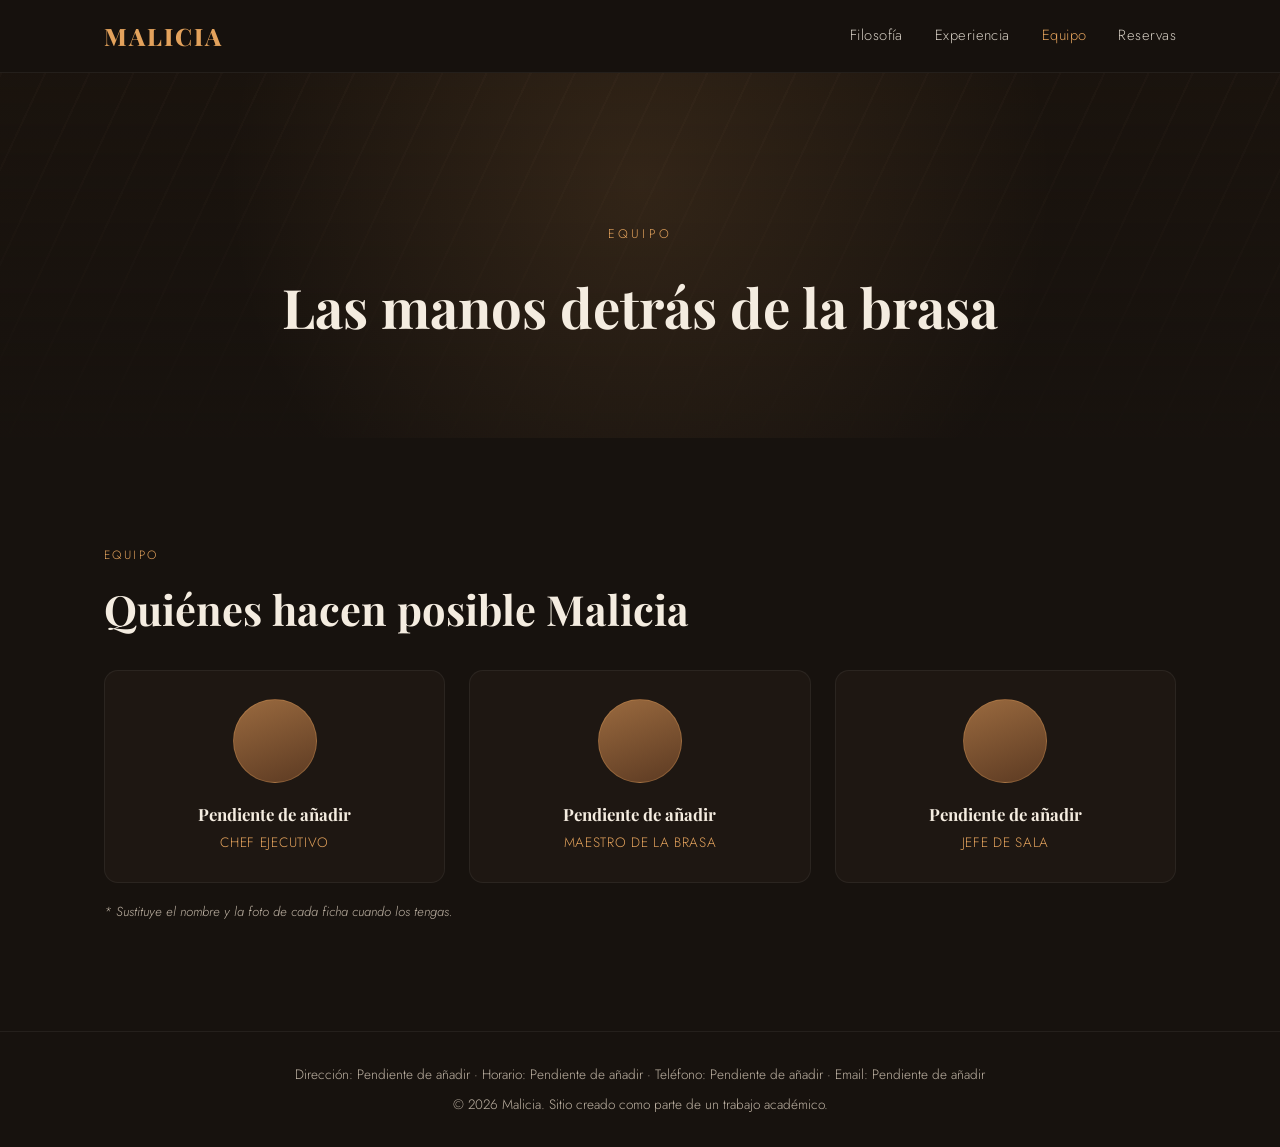
==== equipo.html @ 6c08a89b "Add files via upload" ====
<!DOCTYPE html>
<html lang="es">
<head>
<meta charset="UTF-8">
<meta name="viewport" content="width=device-width, initial-scale=1.0">
<title>Equipo — Malicia</title>
<meta name="description" content="Las manos detrás de la brasa: el equipo de Malicia.">
<link rel="preconnect" href="https://fonts.googleapis.com">
<link rel="preconnect" href="https://fonts.gstatic.com" crossorigin>
<link href="https://fonts.googleapis.com/css2?family=Playfair+Display:wght@600;700;800&family=Jost:wght@300;400;500;600&display=swap" rel="stylesheet">
<link rel="stylesheet" href="styles.css">
</head>
<body>

<header class="site-header" id="top">
  <div class="container header-inner">
    <a href="index.html" class="logo">MALICIA</a>
    <nav class="nav" id="nav">
      <a href="filosofia.html">Filosofía</a>
      <a href="experiencia.html">Experiencia</a>
      <a href="equipo.html" class="active">Equipo</a>
      <a href="reservas.html">Reservas</a>
    </nav>
    <button class="nav-toggle" id="navToggle" aria-label="Abrir menú">
      <span></span><span></span><span></span>
    </button>
  </div>
</header>

<section class="page-hero">
  <div class="hero-glow"></div>
  <div class="container">
    <p class="eyebrow">Equipo</p>
    <h1>Las manos detrás de la brasa</h1>
  </div>
</section>

<section class="section" id="equipo">
  <div class="container">
    <p class="kicker">Equipo</p>
    <h2>Quiénes hacen posible Malicia</h2>
    <div class="cards">
      <div class="card team-card">
        <div class="avatar-ph"></div>
        <h3>Pendiente de añadir</h3>
        <p class="role">Chef Ejecutivo</p>
      </div>
      <div class="card team-card">
        <div class="avatar-ph"></div>
        <h3>Pendiente de añadir</h3>
        <p class="role">Maestro de la Brasa</p>
      </div>
      <div class="card team-card">
        <div class="avatar-ph"></div>
        <h3>Pendiente de añadir</h3>
        <p class="role">Jefe de Sala</p>
      </div>
    </div>
    <p class="gallery-note">* Sustituye el nombre y la foto de cada ficha cuando los tengas.</p>
  </div>
</section>

<footer class="site-footer">
  <div class="container">
    <p class="footer-contact">Dirección: Pendiente de añadir · Horario: Pendiente de añadir · Teléfono: Pendiente de añadir · Email: Pendiente de añadir</p>
    <p>&copy; <span id="year"></span> Malicia. Sitio creado como parte de un trabajo académico.</p>
  </div>
</footer>

<script src="script.js"></script>
</body>
</html>
---- styles.css ----
:root {
  --bg: #17120e;
  --bg-alt: #1e1712;
  --wood: #9a6a3f;
  --wood-dark: #5c3a22;
  --aluminum: #c9c7c2;
  --cream: #f4ece0;
  --muted: #bfb3a4;
  --amber: #e3a25c;
  --amber-soft: rgba(227, 162, 92, 0.18);
  --radius: 14px;
  --max: 1120px;
}

* { box-sizing: border-box; }

html { scroll-behavior: smooth; }

body {
  margin: 0;
  background: var(--bg);
  color: var(--cream);
  font-family: 'Jost', 'Segoe UI', sans-serif;
  font-weight: 300;
  line-height: 1.6;
  -webkit-font-smoothing: antialiased;
}

h1, h2, h3 {
  font-family: 'Playfair Display', Georgia, serif;
  color: var(--cream);
  margin: 0 0 0.4em;
}

p { color: var(--muted); }

a { color: inherit; text-decoration: none; }

.container {
  max-width: var(--max);
  margin: 0 auto;
  padding: 0 24px;
}

/* Header */
.site-header {
  position: sticky;
  top: 0;
  z-index: 50;
  background: rgba(23, 18, 14, 0.9);
  backdrop-filter: blur(8px);
  border-bottom: 1px solid rgba(255,255,255,0.06);
}

.header-inner {
  display: flex;
  align-items: center;
  justify-content: space-between;
  height: 72px;
}

.logo {
  font-family: 'Playfair Display', serif;
  font-size: 1.5rem;
  font-weight: 800;
  letter-spacing: 0.08em;
  color: var(--amber);
}

.nav {
  display: flex;
  gap: 32px;
}

.nav a {
  font-size: 0.92rem;
  letter-spacing: 0.03em;
  color: var(--cream);
  opacity: 0.85;
  transition: opacity 0.2s, color 0.2s;
}

.nav a:hover { opacity: 1; color: var(--amber); }

.nav a.active {
  opacity: 1;
  color: var(--amber);
}

.nav-toggle {
  display: none;
  flex-direction: column;
  justify-content: center;
  gap: 5px;
  background: none;
  border: none;
  cursor: pointer;
  padding: 8px;
}

.nav-toggle span {
  width: 24px;
  height: 2px;
  background: var(--cream);
  display: block;
}

/* Hero */
.hero {
  position: relative;
  min-height: 86vh;
  display: flex;
  align-items: center;
  overflow: hidden;
  background:
    linear-gradient(180deg, rgba(23,18,14,0.4), rgba(23,18,14,0.95)),
    repeating-linear-gradient(115deg, #241a12 0px, #241a12 2px, #1c140d 2px, #1c140d 40px);
}

.hero-glow {
  position: absolute;
  inset: 0;
  background: radial-gradient(circle at 50% 30%, var(--amber-soft), transparent 60%);
  pointer-events: none;
}

.hero-inner {
  position: relative;
  text-align: center;
}

.eyebrow {
  text-transform: uppercase;
  letter-spacing: 0.25em;
  font-size: 0.78rem;
  color: var(--amber);
  margin-bottom: 18px;
}

.hero h1 {
  font-size: clamp(3.5rem, 10vw, 7rem);
  font-weight: 800;
  letter-spacing: 0.05em;
  margin-bottom: 12px;
}

.hero-sub {
  font-size: 1.15rem;
  color: var(--aluminum);
  max-width: 520px;
  margin: 0 auto 36px;
}

.btn {
  display: inline-block;
  padding: 14px 34px;
  background: var(--amber);
  color: #1a130d;
  font-weight: 600;
  letter-spacing: 0.03em;
  border: none;
  border-radius: 999px;
  cursor: pointer;
  transition: transform 0.2s, box-shadow 0.2s;
}

.btn:hover {
  transform: translateY(-2px);
  box-shadow: 0 10px 30px rgba(227, 162, 92, 0.3);
}

/* Page header (for subpages, shorter than the home hero) */
.page-hero {
  position: relative;
  padding: 140px 0 80px;
  text-align: center;
  overflow: hidden;
  background:
    linear-gradient(180deg, rgba(23,18,14,0.4), rgba(23,18,14,0.95)),
    repeating-linear-gradient(115deg, #241a12 0px, #241a12 2px, #1c140d 2px, #1c140d 40px);
}

.page-hero .hero-glow { opacity: 0.7; }

.page-hero h1 {
  position: relative;
  font-size: clamp(2.2rem, 5vw, 3.4rem);
  margin-bottom: 8px;
}

.page-hero .eyebrow { position: relative; }

/* Home teaser links to the other pages */
.home-links .cards { margin-top: 8px; }

a.card {
  display: block;
}

a.card .card-arrow {
  display: inline-block;
  margin-top: 10px;
  color: var(--amber);
  font-size: 0.85rem;
}

/* Sections */
.section {
  padding: 96px 0;
}

.section.alt {
  background: var(--bg-alt);
}

.kicker {
  text-transform: uppercase;
  letter-spacing: 0.2em;
  font-size: 0.75rem;
  color: var(--amber);
  margin-bottom: 10px;
}

.section h2 {
  font-size: clamp(1.8rem, 4vw, 2.6rem);
  max-width: 640px;
  margin-bottom: 28px;
}

.two-col {
  display: grid;
  grid-template-columns: 1.4fr 1fr;
  gap: 48px;
  align-items: start;
}

.stat-card {
  background: linear-gradient(160deg, var(--wood-dark), #241a12);
  border: 1px solid rgba(227,162,92,0.25);
  border-radius: var(--radius);
  padding: 28px;
  display: grid;
  gap: 20px;
}

.stat {
  color: var(--cream);
  font-size: 0.95rem;
}

.stat span {
  display: block;
  font-family: 'Playfair Display', serif;
  font-size: 2rem;
  color: var(--amber);
}

.plato-desc {
  max-width: 720px;
  font-size: 1.05rem;
}

.cards {
  display: grid;
  grid-template-columns: repeat(auto-fit, minmax(220px, 1fr));
  gap: 24px;
}

.card {
  background: var(--bg-alt);
  border: 1px solid rgba(255,255,255,0.06);
  border-radius: var(--radius);
  padding: 28px 24px;
  transition: border-color 0.2s, transform 0.2s;
}

.card:hover {
  border-color: var(--amber);
  transform: translateY(-4px);
}

.card-tag {
  display: inline-block;
  font-size: 0.7rem;
  letter-spacing: 0.15em;
  color: #1a130d;
  background: var(--amber);
  padding: 4px 10px;
  border-radius: 999px;
  margin-bottom: 14px;
}

.card h3 { font-size: 1.2rem; margin-bottom: 10px; }
.card p { font-size: 0.92rem; margin: 0; }

.ambiente-desc {
  max-width: 720px;
  margin-bottom: 36px;
}

.gallery {
  display: grid;
  grid-template-columns: repeat(auto-fit, minmax(220px, 1fr));
  gap: 20px;
}

.gallery-item {
  height: 220px;
  border-radius: var(--radius);
  display: flex;
  align-items: flex-end;
  padding: 16px;
  border: 1px dashed rgba(227,162,92,0.4);
  color: var(--muted);
  font-size: 0.85rem;
}

.ph1 { background: repeating-linear-gradient(135deg, #2a1f16 0 12px, #241a12 12px 24px); }
.ph2 { background: repeating-linear-gradient(45deg, #33251a 0 12px, #241a12 12px 24px); }
.ph3 { background: repeating-linear-gradient(90deg, #2e2119 0 12px, #241a12 12px 24px); }

.gallery-note {
  margin-top: 18px;
  font-size: 0.82rem;
  font-style: italic;
}

.team-card {
  text-align: center;
}

.avatar-ph {
  width: 84px;
  height: 84px;
  margin: 0 auto 18px;
  border-radius: 50%;
  background: linear-gradient(160deg, var(--wood), var(--wood-dark));
  border: 1px solid rgba(227,162,92,0.3);
}

.team-card h3 {
  font-size: 1.05rem;
  margin-bottom: 4px;
}

.team-card .role {
  color: var(--amber);
  font-size: 0.85rem;
  letter-spacing: 0.05em;
  text-transform: uppercase;
  margin: 0;
}

.reservas-inner {
  max-width: 560px;
  text-align: center;
}

.reservas-inner h2,
.reservas-inner .kicker {
  text-align: center;
}

.reservas-sub {
  margin-bottom: 32px;
}

.reservas-form {
  text-align: left;
}

.contact-form {
  display: grid;
  gap: 14px;
}

.contact-form input,
.contact-form textarea {
  width: 100%;
  padding: 14px 16px;
  border-radius: 10px;
  border: 1px solid rgba(255,255,255,0.12);
  background: var(--bg-alt);
  color: var(--cream);
  font-family: inherit;
  font-size: 0.95rem;
}

.contact-form input::placeholder,
.contact-form textarea::placeholder {
  color: var(--muted);
}

.contact-form button { justify-self: start; }

.site-footer {
  padding: 32px 0;
  border-top: 1px solid rgba(255,255,255,0.06);
  text-align: center;
}

.site-footer p {
  font-size: 0.85rem;
  margin: 0 0 8px;
}

.site-footer p:last-child {
  margin-bottom: 0;
}

.footer-contact {
  color: var(--muted);
}

/* Responsive */
@media (max-width: 820px) {
  .two-col, .contact-grid {
    grid-template-columns: 1fr;
  }
}

@media (max-width: 680px) {
  .nav {
    position: absolute;
    top: 72px;
    left: 0;
    right: 0;
    background: var(--bg);
    flex-direction: column;
    padding: 20px 24px;
    gap: 18px;
    display: none;
    border-bottom: 1px solid rgba(255,255,255,0.08);
  }
  .nav.open { display: flex; }
  .nav-toggle { display: flex; }
}
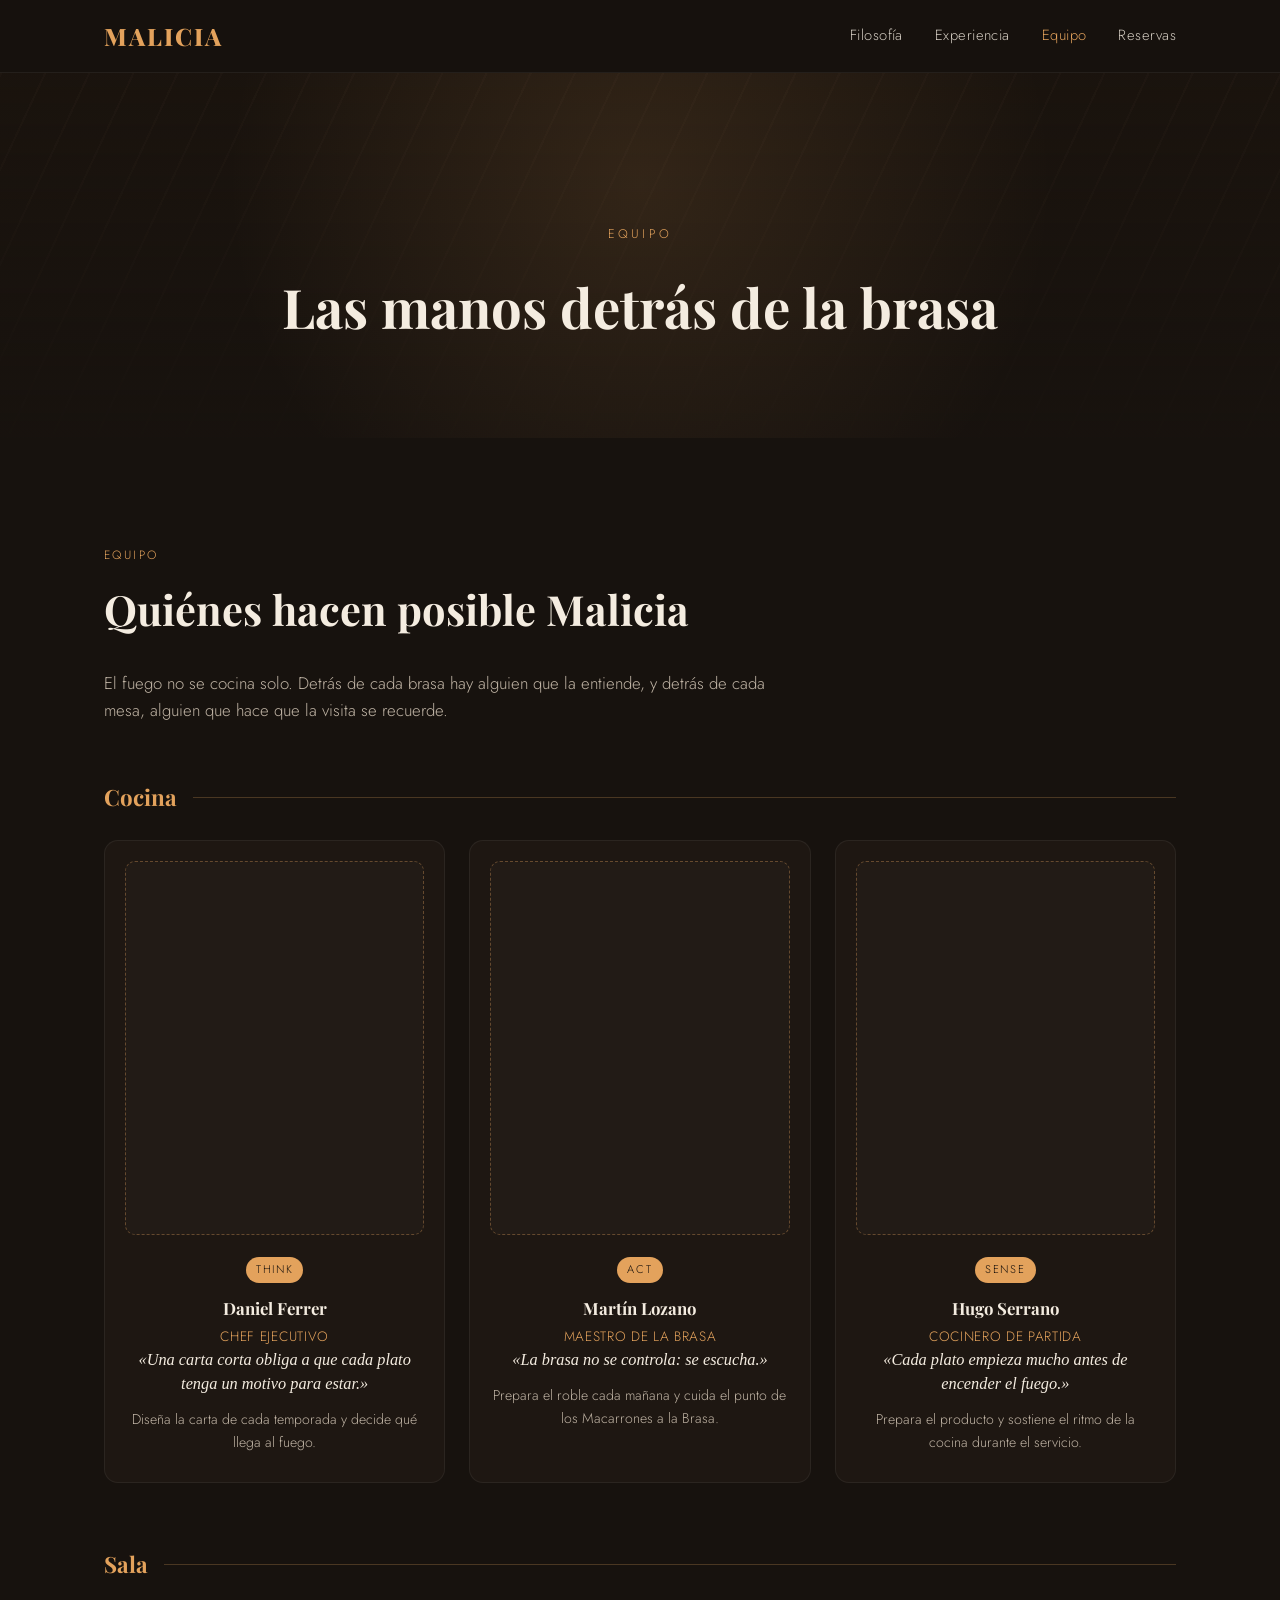
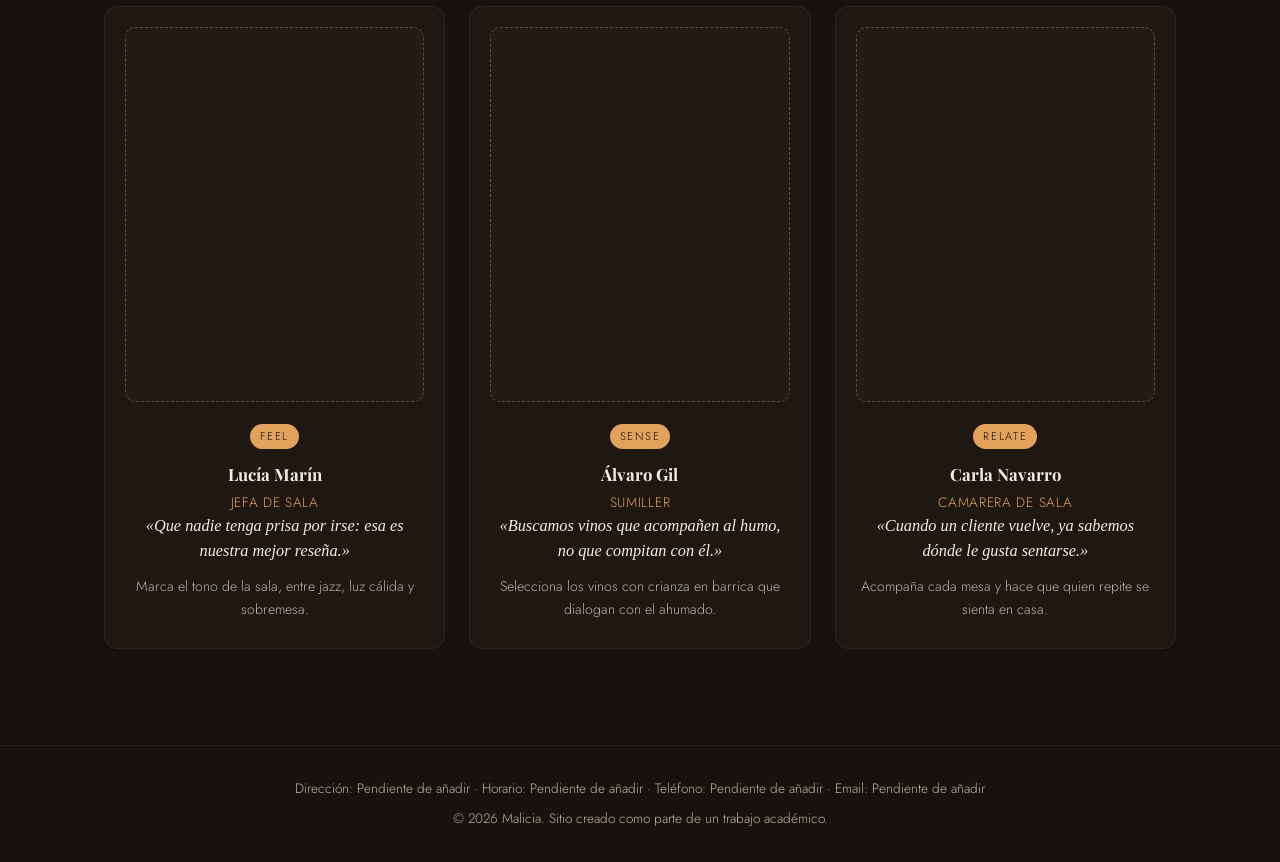
==== commit 497b06a0: "Add files via upload" ====
--- a/equipo.html
+++ b/equipo.html
@@ -39,24 +39,63 @@
   <div class="container">
     <p class="kicker">Equipo</p>
     <h2>Quiénes hacen posible Malicia</h2>
-    <div class="cards">
-      <div class="card team-card">
-        <div class="avatar-ph"></div>
-        <h3>Pendiente de añadir</h3>
+    <p class="team-intro">El fuego no se cocina solo. Detrás de cada brasa hay alguien que la entiende, y detrás de cada mesa, alguien que hace que la visita se recuerde.</p>
+
+    <h3 class="team-group">Cocina</h3>
+    <div class="team-grid">
+      <article class="card team-card">
+        <div class="team-photo" aria-hidden="true"></div>
+        <span class="card-tag">THINK</span>
+        <h3>Daniel Ferrer</h3>
         <p class="role">Chef Ejecutivo</p>
-      </div>
-      <div class="card team-card">
-        <div class="avatar-ph"></div>
-        <h3>Pendiente de añadir</h3>
+        <p class="team-quote">«Una carta corta obliga a que cada plato tenga un motivo para estar.»</p>
+        <p class="team-detail">Diseña la carta de cada temporada y decide qué llega al fuego.</p>
+      </article>
+      <article class="card team-card">
+        <div class="team-photo" aria-hidden="true"></div>
+        <span class="card-tag">ACT</span>
+        <h3>Martín Lozano</h3>
         <p class="role">Maestro de la Brasa</p>
-      </div>
-      <div class="card team-card">
-        <div class="avatar-ph"></div>
-        <h3>Pendiente de añadir</h3>
-        <p class="role">Jefe de Sala</p>
-      </div>
+        <p class="team-quote">«La brasa no se controla: se escucha.»</p>
+        <p class="team-detail">Prepara el roble cada mañana y cuida el punto de los Macarrones a la Brasa.</p>
+      </article>
+      <article class="card team-card">
+        <div class="team-photo" aria-hidden="true"></div>
+        <span class="card-tag">SENSE</span>
+        <h3>Hugo Serrano</h3>
+        <p class="role">Cocinero de Partida</p>
+        <p class="team-quote">«Cada plato empieza mucho antes de encender el fuego.»</p>
+        <p class="team-detail">Prepara el producto y sostiene el ritmo de la cocina durante el servicio.</p>
+      </article>
     </div>
-    <p class="gallery-note">* Sustituye el nombre y la foto de cada ficha cuando los tengas.</p>
+
+    <h3 class="team-group">Sala</h3>
+    <div class="team-grid">
+      <article class="card team-card">
+        <div class="team-photo" aria-hidden="true"></div>
+        <span class="card-tag">FEEL</span>
+        <h3>Lucía Marín</h3>
+        <p class="role">Jefa de Sala</p>
+        <p class="team-quote">«Que nadie tenga prisa por irse: esa es nuestra mejor reseña.»</p>
+        <p class="team-detail">Marca el tono de la sala, entre jazz, luz cálida y sobremesa.</p>
+      </article>
+      <article class="card team-card">
+        <div class="team-photo" aria-hidden="true"></div>
+        <span class="card-tag">SENSE</span>
+        <h3>Álvaro Gil</h3>
+        <p class="role">Sumiller</p>
+        <p class="team-quote">«Buscamos vinos que acompañen al humo, no que compitan con él.»</p>
+        <p class="team-detail">Selecciona los vinos con crianza en barrica que dialogan con el ahumado.</p>
+      </article>
+      <article class="card team-card">
+        <div class="team-photo" aria-hidden="true"></div>
+        <span class="card-tag">RELATE</span>
+        <h3>Carla Navarro</h3>
+        <p class="role">Camarera de Sala</p>
+        <p class="team-quote">«Cuando un cliente vuelve, ya sabemos dónde le gusta sentarse.»</p>
+        <p class="team-detail">Acompaña cada mesa y hace que quien repite se sienta en casa.</p>
+      </article>
+    </div>
   </div>
 </section>
 
--- a/styles.css
+++ b/styles.css
@@ -24,6 +24,19 @@
   font-weight: 300;
   line-height: 1.6;
   -webkit-font-smoothing: antialiased;
+  opacity: 0;
+  transform: translateY(18px);
+  transition: opacity 0.4s ease, transform 0.4s ease;
+}
+
+body.page-visible {
+  opacity: 1;
+  transform: translateY(0);
+}
+
+body.fade-out {
+  opacity: 0;
+  transform: translateY(-18px);
 }
 
 h1, h2, h3 {
@@ -169,6 +182,67 @@
   box-shadow: 0 10px 30px rgba(227, 162, 92, 0.3);
 }
 
+/* Hero con imagen (portada) */
+.hero.hero-image {
+  display: block;
+  min-height: 0;
+  background: var(--bg);
+  text-align: center;
+}
+
+.hero-image .hero-img {
+  display: block;
+  width: 100%;
+  max-width: 1440px;
+  height: auto;
+  margin: 0 auto;
+  /* Funde los bordes laterales e inferior con el fondo de la página */
+  -webkit-mask-image:
+    linear-gradient(to right, transparent 0, #000 6%, #000 94%, transparent 100%),
+    linear-gradient(to bottom, #000 80%, transparent 100%);
+  -webkit-mask-composite: source-in;
+  mask-image:
+    linear-gradient(to right, transparent 0, #000 6%, #000 94%, transparent 100%),
+    linear-gradient(to bottom, #000 80%, transparent 100%);
+  mask-composite: intersect;
+}
+
+.hero-overlay {
+  position: absolute;
+  left: 0;
+  right: 0;
+  bottom: 5%;
+  padding: 0 24px;
+}
+
+.hero-overlay .eyebrow {
+  margin-bottom: 10px;
+  text-shadow: 0 2px 10px rgba(0, 0, 0, 0.9);
+}
+
+.hero-overlay .hero-sub {
+  margin: 0 auto 24px;
+  color: var(--cream);
+  text-shadow: 0 2px 12px rgba(0, 0, 0, 0.8);
+}
+
+.visually-hidden {
+  position: absolute;
+  width: 1px;
+  height: 1px;
+  margin: -1px;
+  overflow: hidden;
+  clip: rect(0 0 0 0);
+  white-space: nowrap;
+}
+
+@media (max-width: 900px) {
+  .hero-overlay {
+    position: static;
+    padding: 8px 24px 64px;
+  }
+}
+
 /* Page header (for subpages, shorter than the home hero) */
 .page-hero {
   position: relative;
@@ -255,6 +329,46 @@
   color: var(--amber);
 }
 
+/* Narrativa de marca (Filosofía) */
+.narrativa-inner {
+  max-width: 820px;
+}
+
+.narrativa-texto {
+  position: relative;
+  margin: 56px 0 0;
+  padding: 8px 0 8px 36px;
+  border-left: 2px solid var(--amber);
+}
+
+.narrativa-texto::before {
+  content: "\201C";
+  position: absolute;
+  top: -46px;
+  left: 14px;
+  font-family: 'Playfair Display', Georgia, serif;
+  font-size: 6rem;
+  line-height: 1;
+  color: var(--amber);
+  opacity: 0.35;
+}
+
+.narrativa-texto p {
+  font-family: 'Playfair Display', Georgia, serif;
+  font-size: clamp(1.1rem, 2.2vw, 1.35rem);
+  line-height: 1.75;
+  color: var(--cream);
+  margin: 0 0 1.2em;
+}
+
+.narrativa-texto p:last-child {
+  margin-bottom: 0;
+}
+
+@media (max-width: 680px) {
+  .narrativa-texto { padding-left: 22px; }
+}
+
 .plato-desc {
   max-width: 720px;
   font-size: 1.05rem;
@@ -327,6 +441,83 @@
 
 .team-card {
   text-align: center;
+}
+
+/* Equipo: introducción, bloques Cocina / Sala y fichas */
+.team-intro {
+  max-width: 680px;
+  font-size: 1.05rem;
+  margin: 0 0 56px;
+}
+
+.team-group {
+  display: flex;
+  align-items: center;
+  gap: 16px;
+  font-size: 1.4rem;
+  color: var(--amber);
+  margin: 0 0 24px;
+}
+
+.team-group::after {
+  content: "";
+  flex: 1;
+  height: 1px;
+  background: rgba(227, 162, 92, 0.25);
+}
+
+.team-grid {
+  display: grid;
+  grid-template-columns: repeat(3, 1fr);
+  gap: 24px;
+  margin-bottom: 64px;
+}
+
+.team-grid:last-child { margin-bottom: 0; }
+
+.team-grid .team-card {
+  padding: 20px 20px 28px;
+}
+
+.team-photo {
+  aspect-ratio: 4 / 5;
+  margin-bottom: 20px;
+  border-radius: 10px;
+  background: rgba(255, 255, 255, 0.02);
+  border: 1px dashed rgba(227, 162, 92, 0.35);
+}
+
+.team-photo img {
+  width: 100%;
+  height: 100%;
+  object-fit: cover;
+  border-radius: inherit;
+  display: block;
+}
+
+.team-grid .card-tag { margin-bottom: 12px; }
+
+.team-grid .role { margin-bottom: 16px; }
+
+.team-card .team-quote {
+  font-family: 'Playfair Display', Georgia, serif;
+  font-style: italic;
+  font-size: 1.02rem;
+  line-height: 1.5;
+  color: var(--cream);
+  margin: 0 0 12px;
+}
+
+.team-card .team-detail {
+  font-size: 0.88rem;
+}
+
+@media (max-width: 900px) {
+  .team-grid { grid-template-columns: repeat(2, 1fr); }
+}
+
+@media (max-width: 560px) {
+  .team-grid { grid-template-columns: 1fr; }
 }
 
 .avatar-ph {
